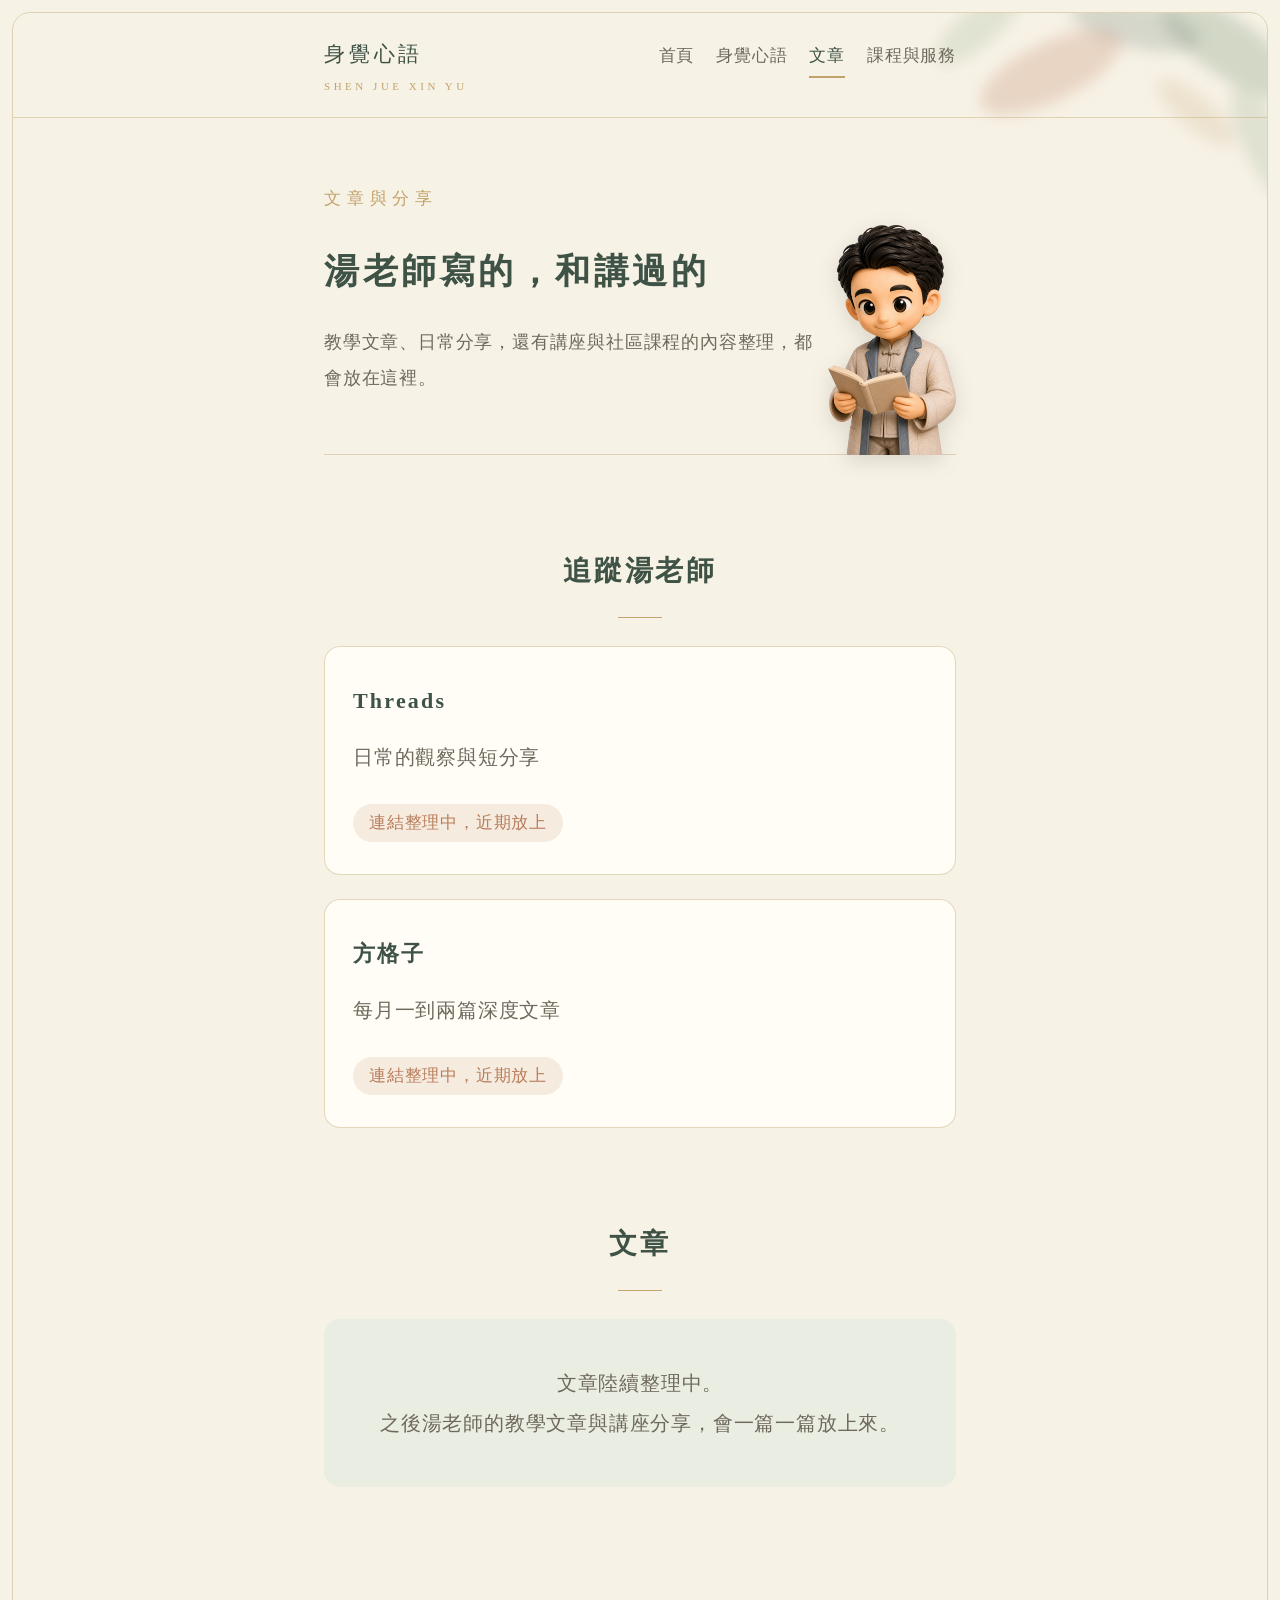
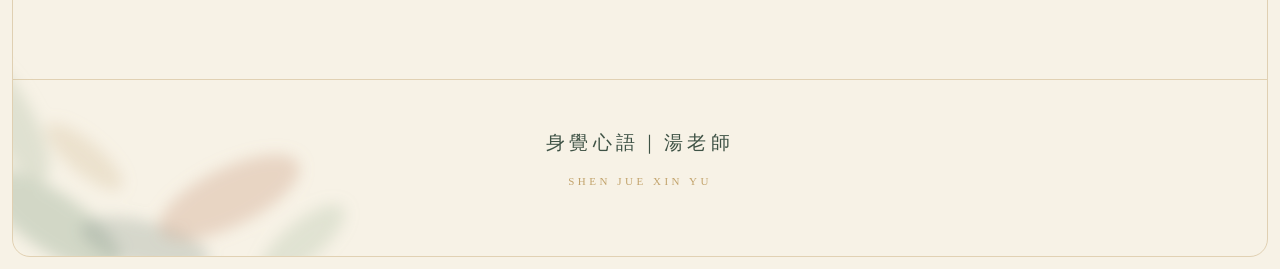
==== articles.html @ d721b032 "身覺心語官網 初始版本" ====
<!DOCTYPE html>
<html lang="zh-Hant">
<head>
<meta charset="UTF-8">
<meta name="viewport" content="width=device-width, initial-scale=1">
<meta name="robots" content="noindex, nofollow">
<title>文章與分享｜湯老師 身覺心語</title>
<link rel="stylesheet" href="style.css">
</head>
<body>
<div class="sheet">

<nav class="nav">
  <div class="nav-inner">
    <a class="nav-brand" href="index.html">身覺心語<span class="latin">SHEN JUE XIN YU</span></a>
    <a class="nav-link" href="index.html">首頁</a>
    <a class="nav-link" href="system.html">身覺心語</a>
    <a class="nav-link active" href="articles.html">文章</a>
    <a class="nav-link" href="services.html">課程與服務</a>
  </div>
</nav>

<main class="page">

  <div class="hero hero-side">
    <div class="hero-text">
      <div class="kicker">文章與分享</div>
      <h1>湯老師寫的，和講過的</h1>
      <p class="sub">教學文章、日常分享，還有講座與社區課程的內容整理，都會放在這裡。</p>
    </div>
    <img class="hero-figure" src="assets/q-articles.png" alt="Q版湯老師">
  </div>

  <section>
    <h2 class="section-title">追蹤湯老師</h2>
    <div id="platformList"></div>
  </section>

  <section>
    <h2 class="section-title">文章</h2>
    <div id="articleList"></div>
  </section>

</main>

<footer>
  <div class="brand">身覺心語｜湯老師<span class="latin">SHEN JUE XIN YU</span></div>
</footer>

</div>

<script>
/* ── 維護區：之後由 AI 或湯老師直接改這兩個陣列即可，不用動版面 ──

   平台連結：url 填上網址後，該平台會自動變成可點的按鈕。
   文章：往 ARTICLES 陣列最前面加一筆物件，就會出現在最上方。
   格式範例：
   { title: "文章標題", date: "2026-08-01", source: "方格子",
     summary: "一兩句話的簡介。", url: "https://..." }
*/
var PLATFORMS = [
  { name: "Threads", desc: "日常的觀察與短分享", url: "" },
  { name: "方格子", desc: "每月一到兩篇深度文章", url: "" }
];

var ARTICLES = [
  /* 目前尚無文章，之後由此陣列增補 */
];

(function () {
  var pWrap = document.getElementById("platformList");
  PLATFORMS.forEach(function (p) {
    var card = document.createElement("div");
    card.className = "card";
    var action = p.url
      ? '<p style="margin-top:16px;"><a class="btn" href="' + p.url + '" target="_blank" rel="noopener">前往 ' + p.name + '</a></p>'
      : '<p style="margin-top:16px;"><span class="chip">連結整理中，近期放上</span></p>';
    card.innerHTML = "<h3>" + p.name + "</h3><p class=\"soft\">" + p.desc + "</p>" + action;
    pWrap.appendChild(card);
  });

  var aWrap = document.getElementById("articleList");
  if (ARTICLES.length === 0) {
    var empty = document.createElement("div");
    empty.className = "empty";
    empty.innerHTML = "文章陸續整理中。<br>之後湯老師的教學文章與講座分享，會一篇一篇放上來。";
    aWrap.appendChild(empty);
    return;
  }
  ARTICLES.forEach(function (a) {
    var card = document.createElement("a");
    card.className = "article-card";
    if (a.url) { card.href = a.url; card.target = "_blank"; card.rel = "noopener"; }
    card.innerHTML =
      '<div class="meta">' + (a.date || "") + (a.source ? "｜" + a.source : "") + "</div>" +
      "<h3>" + a.title + "</h3>" +
      "<p>" + (a.summary || "") + "</p>";
    aWrap.appendChild(card);
  });
})();
</script>

</body>
</html>
---- style.css ----
/* 身覺心語｜湯老師 個人網站 共用樣式
   版型：陶土手札（2026-07-23 江江選定）
   紙質米白底、金色細線框、四角水彩葉、墨綠襯線標題、編號清單。
   讀者可能五十歲上下：正文 19px 起跳，全站最小字級 17px，行距放寬。 */

:root {
  --paper: #F7F2E6;
  --card: #FFFDF6;
  --ink: #3E5245;        /* 墨綠：標題與重點 */
  --text: #4A463C;       /* 正文暖棕灰 */
  --text-soft: #6F695C;
  --gold: #C2A36B;
  --gold-line: rgba(194, 163, 107, 0.42);
  --cream: #EDE4D2;      /* 編號圓底 */
  --sage: #7E9184;
  --sage-soft: #EAEDE2;
  --clay: #B97D5B;
  --clay-soft: #F5EBDF;
  --qbg: #F7E9DF;        /* Q 版圖的底色，用來讓裁切圖融入 */
}

* { box-sizing: border-box; }

html, body {
  margin: 0;
  padding: 0;
  background: var(--paper);
}

body {
  font-family: "PingFang TC", "Heiti TC", "Microsoft JhengHei", sans-serif;
  font-size: 19px;
  line-height: 2;
  letter-spacing: 0.04em;
  color: var(--text);
  -webkit-font-smoothing: antialiased;
  padding: 12px;
}

h1, h2, h3, .serif {
  font-family: "Songti TC", "Kaiti TC", "PMingLiU", serif;
  font-weight: 600;
  letter-spacing: 0.1em;
  color: var(--ink);
}

/* ── 金線紙框與水彩葉 ── */
.sheet {
  position: relative;
  overflow: hidden;
  border: 1px solid var(--gold-line);
  border-radius: 18px;
  min-height: calc(100vh - 24px);
}
.sheet::before,
.sheet::after {
  content: "";
  position: absolute;
  width: min(420px, 82vw);
  height: min(420px, 82vw);
  background: url("assets/leaf-corner.svg") no-repeat;
  background-size: contain;
  pointer-events: none;
  z-index: 0;
}
.sheet::before { top: -30px; right: -50px; transform: scaleX(-1); }
.sheet::after  { bottom: -30px; left: -50px; transform: scaleY(-1); }

/* ── 導覽 ── */
.nav {
  position: relative;
  z-index: 1;
  border-bottom: 1px solid var(--gold-line);
}
.nav-inner {
  max-width: 680px;
  margin: 0 auto;
  padding: 20px 24px;
  display: flex;
  flex-wrap: wrap;
  align-items: baseline;
  gap: 8px 22px;
}
.nav-brand {
  font-family: "Songti TC", "Kaiti TC", serif;
  font-size: 21px;
  letter-spacing: 0.18em;
  color: var(--ink);
  text-decoration: none;
  margin-right: auto;
}
.nav-brand .latin {
  display: block;
  font-family: Georgia, serif;
  font-size: 11px;
  letter-spacing: 0.32em;
  color: var(--gold);
}
.nav a.nav-link {
  font-size: 17px;
  color: var(--text-soft);
  text-decoration: none;
  padding-bottom: 3px;
}
.nav a.nav-link:hover { color: var(--ink); }
.nav a.nav-link.active {
  color: var(--ink);
  border-bottom: 2px solid var(--gold);
}

/* ── 版面 ── */
.page {
  position: relative;
  z-index: 1;
  max-width: 680px;
  margin: 0 auto;
  padding: 0 24px 96px;
}
section { margin-top: 88px; }

.section-title {
  font-size: 26px;
  margin: 0 0 28px;
  text-align: center;
}
.section-title::after {
  content: "";
  display: block;
  width: 44px;
  height: 1px;
  background: var(--gold);
  margin: 18px auto 0;
}

p { margin: 0 0 1.2em; }
.soft { color: var(--text-soft); }
.note {
  font-size: 17px;
  line-height: 1.9;
  color: var(--text-soft);
}
.center { text-align: center; }

/* ── 開場 ── */
.hero {
  padding: 88px 0 12px;
  text-align: center;
}
.hero .kicker {
  font-size: 17px;
  letter-spacing: 0.34em;
  color: var(--gold);
  margin-bottom: 30px;
}
.hero h1 {
  font-size: 31px;
  line-height: 1.95;
  font-weight: 600;
  margin: 0 auto;
  max-width: 15em;
}
.hero .sub {
  margin-top: 34px;
  font-size: 18px;
  color: var(--text-soft);
}

/* ── 編號清單（01 02 03）── */
.numlist { margin-top: 12px; }
.numitem {
  display: flex;
  align-items: center;
  gap: 22px;
  padding: 26px 0;
}
.numitem + .numitem { border-top: 1px solid var(--gold-line); }
.numitem .num {
  flex: none;
  width: 58px;
  height: 58px;
  border-radius: 50%;
  background: var(--cream);
  color: var(--ink);
  font-family: "Songti TC", Georgia, serif;
  font-size: 20px;
  letter-spacing: 0.06em;
  display: flex;
  align-items: center;
  justify-content: center;
}
.numitem h3 { font-size: 21px; margin: 0 0 4px; }
.numitem p { margin: 0; color: var(--text-soft); font-size: 18px; line-height: 1.9; }

/* ── 金句 ── */
.quote {
  margin: 76px auto 0;
  max-width: 26em;
  text-align: center;
  font-family: "Songti TC", "Kaiti TC", serif;
  font-size: 21px;
  line-height: 2.1;
  color: var(--ink);
}
.quote::before {
  content: "";
  display: block;
  width: 1px;
  height: 40px;
  background: var(--gold);
  margin: 0 auto 28px;
}
.quote .by {
  display: block;
  margin-top: 14px;
  font-size: 17px;
  color: var(--text-soft);
  font-family: "PingFang TC", sans-serif;
}

/* ── 卡片 ── */
.card {
  background: var(--card);
  border: 1px solid var(--gold-line);
  border-radius: 16px;
  padding: 32px 28px;
  margin-bottom: 24px;
}
.card h3 { font-size: 22px; margin: 0 0 14px; }
.card p:last-child { margin-bottom: 0; }
.tint { background: var(--sage-soft); }

/* ── 圖文交織構圖 ── */

/* 關於湯老師：去背照浮在有機色暈上，文字繞排，下緣藏進資格卡後面 */
.about-stage {
  position: relative;
  margin-bottom: 6px;
}
.about-stage::before {
  content: "";
  position: absolute;
  left: -10%;
  top: 4%;
  width: 62%;
  aspect-ratio: 1 / 1;
  background: radial-gradient(closest-side, rgba(126, 145, 132, 0.30), rgba(126, 145, 132, 0));
  border-radius: 48% 52% 55% 45% / 55% 48% 52% 45%;
  z-index: 0;
}
.about-photo {
  float: left;
  width: 46%;
  max-width: 250px;
  margin: 0 8px -34px 0;
  position: relative;
  z-index: 1;
  filter: drop-shadow(0 10px 16px rgba(70, 65, 58, 0.16));
}
.about-intro { position: relative; z-index: 1; }
.about-intro h3 { font-size: 25px; margin: 8px 0 14px; }
.about-stage::after { content: ""; display: block; clear: none; }
.about-stage + .card { position: relative; z-index: 2; }

/* AI 陪伴：Q 版站在卡片旁，手勢對著卡片、身體與卡片交疊 */
.ai-stage {
  display: flex;
  align-items: flex-end;
}
.ai-figure {
  flex: none;
  width: 138px;
  margin-right: -30px;
  margin-bottom: -4px;
  position: relative;
  z-index: 2;
  filter: drop-shadow(0 8px 12px rgba(70, 65, 58, 0.20));
}
.ai-stage .card {
  position: relative;
  z-index: 1;
  margin-bottom: 0;
  padding-left: 48px;
}

/* 分頁開場：文字在左、Q 版站在金線後探出來 */
.hero-side {
  display: flex;
  align-items: flex-end;
  gap: 10px;
  text-align: left;
  padding: 64px 0 0;
  border-bottom: 1px solid var(--gold-line);
}
.hero-side .hero-text { flex: 1; padding-bottom: 36px; }
.hero-side .kicker { margin-bottom: 22px; }
.hero-side h1 { font-size: 29px; margin: 0; max-width: none; }
.hero-side .sub { margin-top: 18px; }
.hero-figure {
  flex: none;
  width: 128px;
  margin-bottom: -1px;
  filter: drop-shadow(0 6px 10px rgba(70, 65, 58, 0.16));
}

/* ── 名銜與專長 ── */
.cred-list {
  list-style: none;
  margin: 0;
  padding: 0;
}
.cred-list li {
  padding: 10px 0 10px 22px;
  position: relative;
  border-bottom: 1px solid var(--gold-line);
}
.cred-list li:last-child { border-bottom: none; }
.cred-list li::before {
  content: "";
  position: absolute;
  left: 2px;
  top: 50%;
  width: 8px;
  height: 8px;
  border-radius: 50%;
  background: var(--sage);
  transform: translateY(-50%);
}

/* ── 服務 ── */
.svc dl {
  margin: 20px 0 0;
  border-top: 1px solid var(--gold-line);
  padding-top: 18px;
}
.svc dt {
  font-size: 17px;
  color: var(--ink);
  letter-spacing: 0.12em;
  margin-top: 14px;
}
.svc dt:first-child { margin-top: 0; }
.svc dd { margin: 4px 0 0; }

.chip {
  display: inline-block;
  font-size: 17px;
  color: var(--clay);
  background: var(--clay-soft);
  border-radius: 999px;
  padding: 2px 16px;
}

/* ── 按鈕 ── */
.btn {
  display: inline-block;
  font-size: 18px;
  color: var(--paper);
  background: var(--ink);
  border: none;
  border-radius: 999px;
  padding: 12px 34px;
  text-decoration: none;
  cursor: pointer;
  font-family: inherit;
  letter-spacing: 0.1em;
}
.btn:hover { background: #33453A; }
.btn.ghost {
  background: transparent;
  color: var(--ink);
  border: 1px solid var(--gold);
}
.btn.ghost:hover { background: var(--cream); }

/* ── 四層結構 ── */
.layer {
  display: flex;
  gap: 22px;
  align-items: flex-start;
  padding: 30px 0;
  border-bottom: 1px solid var(--gold-line);
}
.layer:last-of-type { border-bottom: none; }
.layer .glyph {
  flex: none;
  width: 58px;
  height: 58px;
  border-radius: 50%;
  background: var(--cream);
  color: var(--ink);
  font-family: "Songti TC", "Kaiti TC", serif;
  font-size: 26px;
  display: flex;
  align-items: center;
  justify-content: center;
}
.layer h3 { font-size: 21px; margin: 4px 0 8px; }
.layer p { margin: 0; color: var(--text-soft); }

/* ── 聯絡 ── */
.contact-row {
  display: flex;
  justify-content: space-between;
  align-items: baseline;
  gap: 16px;
  padding: 16px 0;
  border-bottom: 1px solid var(--gold-line);
}
.contact-row .label { color: var(--text-soft); }

/* ── 文章 ── */
.article-card {
  display: block;
  background: var(--card);
  border: 1px solid var(--gold-line);
  border-radius: 16px;
  padding: 26px 28px;
  margin-bottom: 20px;
  text-decoration: none;
  color: var(--text);
}
.article-card:hover { border-color: var(--gold); }
.article-card .meta {
  font-size: 17px;
  color: var(--text-soft);
  margin-bottom: 6px;
}
.article-card h3 { font-size: 21px; margin: 0 0 8px; }
.article-card p { margin: 0; color: var(--text-soft); }

.empty {
  text-align: center;
  color: var(--text-soft);
  background: var(--sage-soft);
  border-radius: 16px;
  padding: 44px 28px;
}

/* ── 頁尾 ── */
footer {
  position: relative;
  z-index: 1;
  margin-top: 96px;
  border-top: 1px solid var(--gold-line);
  padding: 44px 24px 64px;
  text-align: center;
}
footer .brand {
  font-family: "Songti TC", "Kaiti TC", serif;
  font-size: 19px;
  letter-spacing: 0.24em;
  color: var(--ink);
}
footer .latin {
  display: block;
  margin-top: 8px;
  font-family: Georgia, serif;
  font-size: 11px;
  letter-spacing: 0.32em;
  color: var(--gold);
}

@media (min-width: 600px) {
  body { font-size: 20px; }
  .hero h1 { font-size: 35px; }
  .section-title { font-size: 28px; }
}

@media (max-width: 520px) {
  .ai-figure { width: 104px; margin-right: -20px; }
  .ai-stage .card { padding-left: 38px; padding-right: 22px; }
}
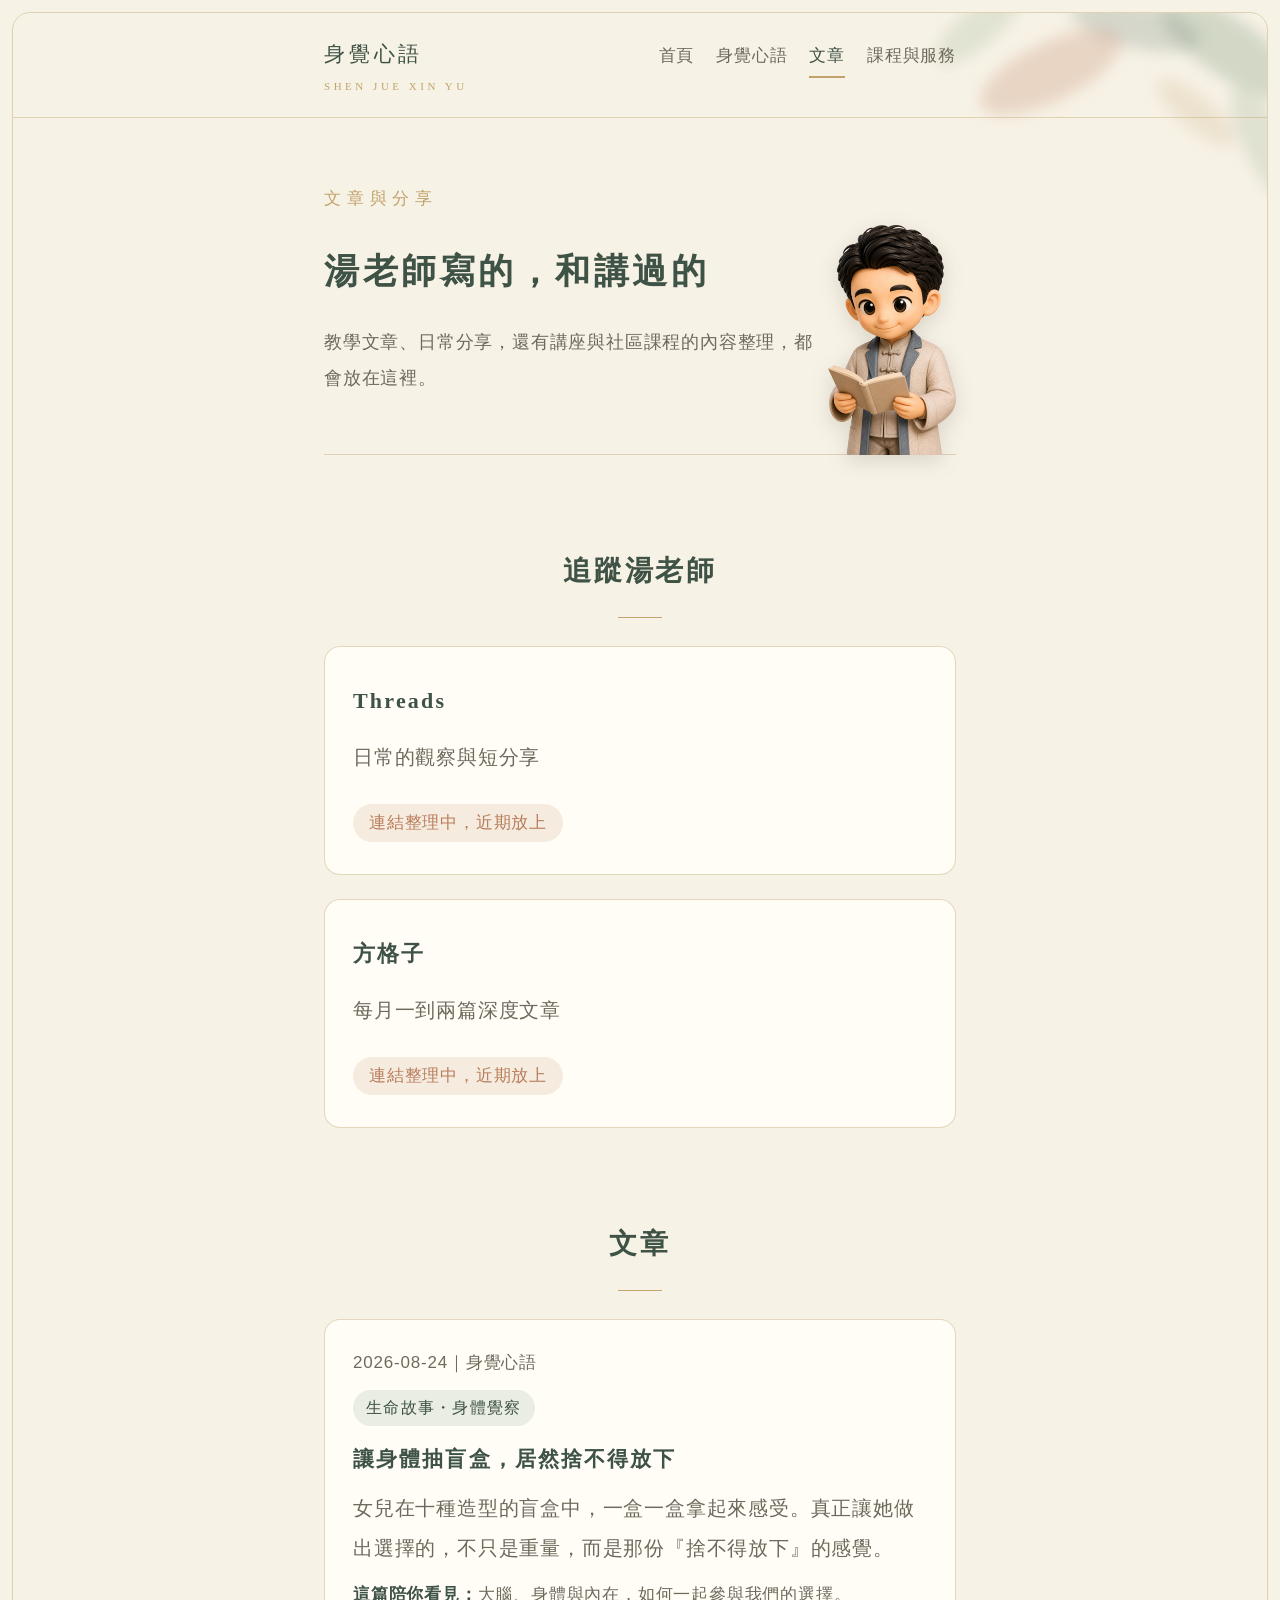
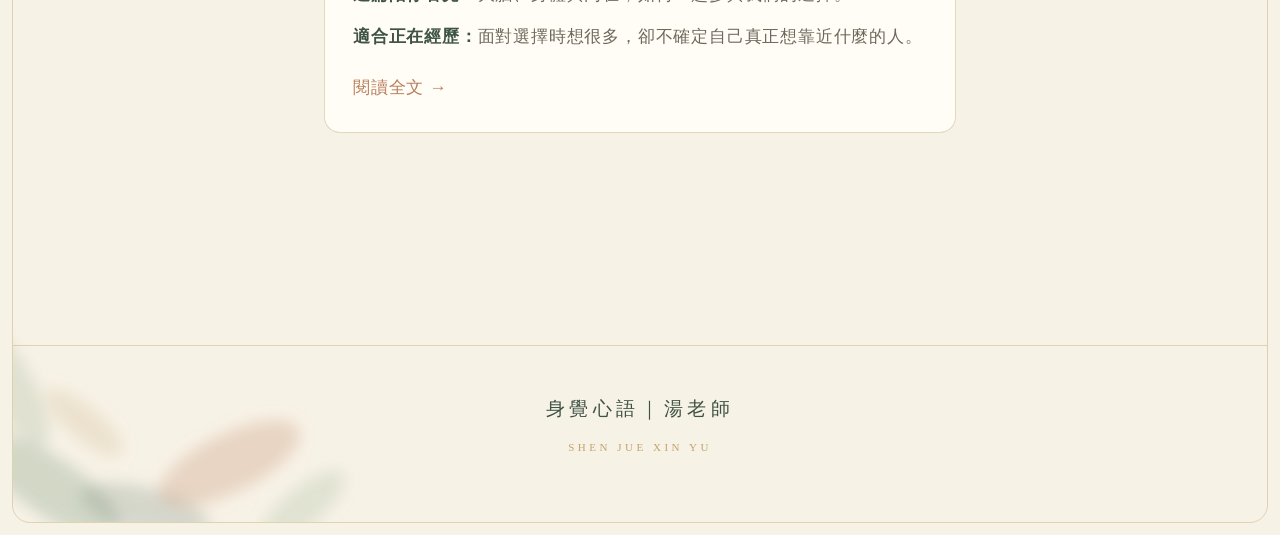
==== commit 6a664e6c: "新增身體抽盲盒文章頁" ====
--- a/articles.html
+++ b/articles.html
@@ -3,7 +3,6 @@
 <head>
 <meta charset="UTF-8">
 <meta name="viewport" content="width=device-width, initial-scale=1">
-<meta name="robots" content="noindex, nofollow">
 <title>文章與分享｜湯老師 身覺心語</title>
 <link rel="stylesheet" href="style.css">
 </head>
@@ -64,7 +63,16 @@
 ];
 
 var ARTICLES = [
-  /* 目前尚無文章，之後由此陣列增補 */
+  {
+    title: "讓身體抽盲盒，居然捨不得放下",
+    date: "2026-08-24",
+    source: "身覺心語",
+    category: "生命故事・身體覺察",
+    summary: "女兒在十種造型的盲盒中，一盒一盒拿起來感受。真正讓她做出選擇的，不只是重量，而是那份『捨不得放下』的感覺。",
+    insight: "大腦、身體與內在，如何一起參與我們的選擇。",
+    audience: "面對選擇時想很多，卻不確定自己真正想靠近什麼的人。",
+    url: "articles/body-sense-blind-box.html"
+  }
 ];
 
 (function () {
@@ -90,11 +98,18 @@
   ARTICLES.forEach(function (a) {
     var card = document.createElement("a");
     card.className = "article-card";
-    if (a.url) { card.href = a.url; card.target = "_blank"; card.rel = "noopener"; }
+    if (a.url) {
+      card.href = a.url;
+      if (/^https?:\/\//.test(a.url)) { card.target = "_blank"; card.rel = "noopener"; }
+    }
     card.innerHTML =
       '<div class="meta">' + (a.date || "") + (a.source ? "｜" + a.source : "") + "</div>" +
+      (a.category ? '<div class="article-label">' + a.category + "</div>" : "") +
       "<h3>" + a.title + "</h3>" +
-      "<p>" + (a.summary || "") + "</p>";
+      "<p>" + (a.summary || "") + "</p>" +
+      (a.insight ? '<p class="article-detail"><strong>這篇陪你看見：</strong>' + a.insight + "</p>" : "") +
+      (a.audience ? '<p class="article-detail"><strong>適合正在經歷：</strong>' + a.audience + "</p>" : "") +
+      '<span class="article-more">閱讀全文 →</span>';
     aWrap.appendChild(card);
   });
 })();
--- a/style.css
+++ b/style.css
@@ -425,8 +425,190 @@
   color: var(--text-soft);
   margin-bottom: 6px;
 }
+.article-card .article-label {
+  display: inline-block;
+  margin: 2px 0 12px;
+  padding: 2px 13px;
+  border-radius: 999px;
+  background: var(--sage-soft);
+  color: var(--ink);
+  font-size: 16px;
+  letter-spacing: 0.08em;
+}
 .article-card h3 { font-size: 21px; margin: 0 0 8px; }
 .article-card p { margin: 0; color: var(--text-soft); }
+.article-card .article-detail {
+  margin-top: 12px;
+  font-size: 17px;
+  line-height: 1.8;
+}
+.article-card .article-detail strong { color: var(--ink); }
+.article-card .article-more {
+  display: inline-block;
+  margin-top: 18px;
+  color: var(--clay);
+  font-size: 17px;
+}
+
+/* ── 單篇文章：散文編輯版型 ── */
+.page.article-page { max-width: 980px; }
+.essay-hero {
+  display: grid;
+  grid-template-columns: minmax(0, 1fr) minmax(250px, 340px);
+  gap: 48px;
+  align-items: center;
+  margin-top: 64px;
+  padding-bottom: 54px;
+  border-bottom: 1px solid var(--gold-line);
+}
+.essay-breadcrumb {
+  display: inline-block;
+  margin-bottom: 20px;
+  color: var(--text-soft);
+  font-size: 17px;
+  text-decoration: none;
+}
+.essay-breadcrumb:hover { color: var(--ink); }
+.essay-meta {
+  color: var(--gold);
+  font-size: 16px;
+  letter-spacing: 0.18em;
+}
+.essay-hero h1 {
+  margin: 14px 0 22px;
+  font-size: 38px;
+  line-height: 1.55;
+  letter-spacing: 0.08em;
+}
+.essay-lead {
+  margin: 0;
+  color: var(--text-soft);
+  font-size: 18px;
+  line-height: 1.9;
+}
+.essay-cover {
+  margin: 0;
+}
+.essay-cover img {
+  display: block;
+  width: 100%;
+  height: auto;
+  aspect-ratio: 3 / 4;
+  object-fit: cover;
+  border: 1px solid var(--gold-line);
+  border-radius: 18px;
+  box-shadow: 0 14px 34px rgba(70, 65, 58, 0.14);
+}
+.essay-cover figcaption {
+  margin-top: 10px;
+  color: var(--text-soft);
+  font-size: 15px;
+  line-height: 1.65;
+  text-align: center;
+}
+.essay-body {
+  max-width: 720px;
+  margin: 0 auto;
+  padding-top: 42px;
+}
+.essay-body section { margin-top: 58px; }
+.essay-body section:first-child { margin-top: 0; }
+.essay-body h2 {
+  margin: 0 0 28px;
+  font-size: 27px;
+  line-height: 1.65;
+  text-align: center;
+}
+.essay-body h2::after {
+  content: "";
+  display: block;
+  width: 36px;
+  height: 1px;
+  margin: 16px auto 0;
+  background: var(--gold);
+}
+.essay-body p {
+  margin-bottom: 1.35em;
+  font-size: 19px;
+  line-height: 2.05;
+}
+.essay-dialogue {
+  max-width: 590px;
+  margin: 34px 0;
+}
+.essay-dialogue.right { margin-left: auto; }
+.essay-speaker {
+  margin-bottom: 8px;
+  color: var(--clay);
+  font-size: 15px;
+  letter-spacing: 0.18em;
+}
+.essay-dialogue.right .essay-speaker { text-align: right; }
+.essay-bubble {
+  position: relative;
+  padding: 22px 26px;
+  border: 1px solid var(--gold-line);
+  border-radius: 16px;
+  background: var(--card);
+  color: var(--ink);
+  font-family: "Songti TC", "Kaiti TC", serif;
+  font-size: 20px;
+  line-height: 1.9;
+  box-shadow: 0 6px 20px rgba(70, 65, 58, 0.07);
+}
+.essay-dialogue.right .essay-bubble { background: var(--sage-soft); }
+.essay-pullquote {
+  max-width: 640px;
+  margin: 62px auto;
+  padding: 30px 22px;
+  border-top: 1px solid var(--gold);
+  border-bottom: 1px solid var(--gold);
+  color: var(--ink);
+  font-family: "Songti TC", "Kaiti TC", serif;
+  font-size: 24px;
+  line-height: 1.9;
+  text-align: center;
+}
+.sense-layers {
+  display: grid;
+  grid-template-columns: repeat(3, 1fr);
+  gap: 16px;
+  margin: 34px 0;
+}
+.sense-layer {
+  padding: 24px 20px;
+  border: 1px solid var(--gold-line);
+  border-radius: 16px;
+  background: var(--card);
+  text-align: center;
+}
+.sense-layer strong {
+  display: block;
+  margin-bottom: 8px;
+  color: var(--ink);
+  font-family: "Songti TC", "Kaiti TC", serif;
+  font-size: 21px;
+}
+.sense-layer span {
+  color: var(--text-soft);
+  font-size: 17px;
+  line-height: 1.8;
+}
+.essay-finale {
+  margin: 76px auto 12px;
+  padding: 54px 28px;
+  border-radius: 18px;
+  background: var(--sage-soft);
+  color: var(--ink);
+  font-family: "Songti TC", "Kaiti TC", serif;
+  font-size: 25px;
+  line-height: 2;
+  text-align: center;
+}
+.essay-back {
+  margin-top: 54px;
+  text-align: center;
+}
 
 .empty {
   text-align: center;
@@ -470,3 +652,36 @@
   .ai-figure { width: 104px; margin-right: -20px; }
   .ai-stage .card { padding-left: 38px; padding-right: 22px; }
 }
+
+@media (max-width: 820px) {
+  .essay-hero {
+    grid-template-columns: 1fr;
+    gap: 30px;
+    margin-top: 44px;
+  }
+  .essay-cover { max-width: 420px; margin: 0 auto; }
+  .sense-layers { grid-template-columns: 1fr; }
+}
+
+@media (max-width: 600px) {
+  .hero-side {
+    display: block;
+  }
+  .hero-side .hero-text {
+    padding-bottom: 20px;
+  }
+  .hero-side .hero-figure {
+    display: block;
+    width: 108px;
+    margin: 0 0 -1px auto;
+  }
+  .page.article-page { padding-left: 18px; padding-right: 18px; }
+  .essay-hero h1 { font-size: 30px; line-height: 1.6; }
+  .essay-body { padding-top: 28px; }
+  .essay-body section { margin-top: 46px; }
+  .essay-body h2 { font-size: 24px; }
+  .essay-body p { font-size: 18px; line-height: 2; }
+  .essay-bubble { padding: 20px 21px; font-size: 18px; }
+  .essay-pullquote { margin: 48px auto; font-size: 21px; }
+  .essay-finale { margin-top: 58px; padding: 42px 22px; font-size: 22px; }
+}
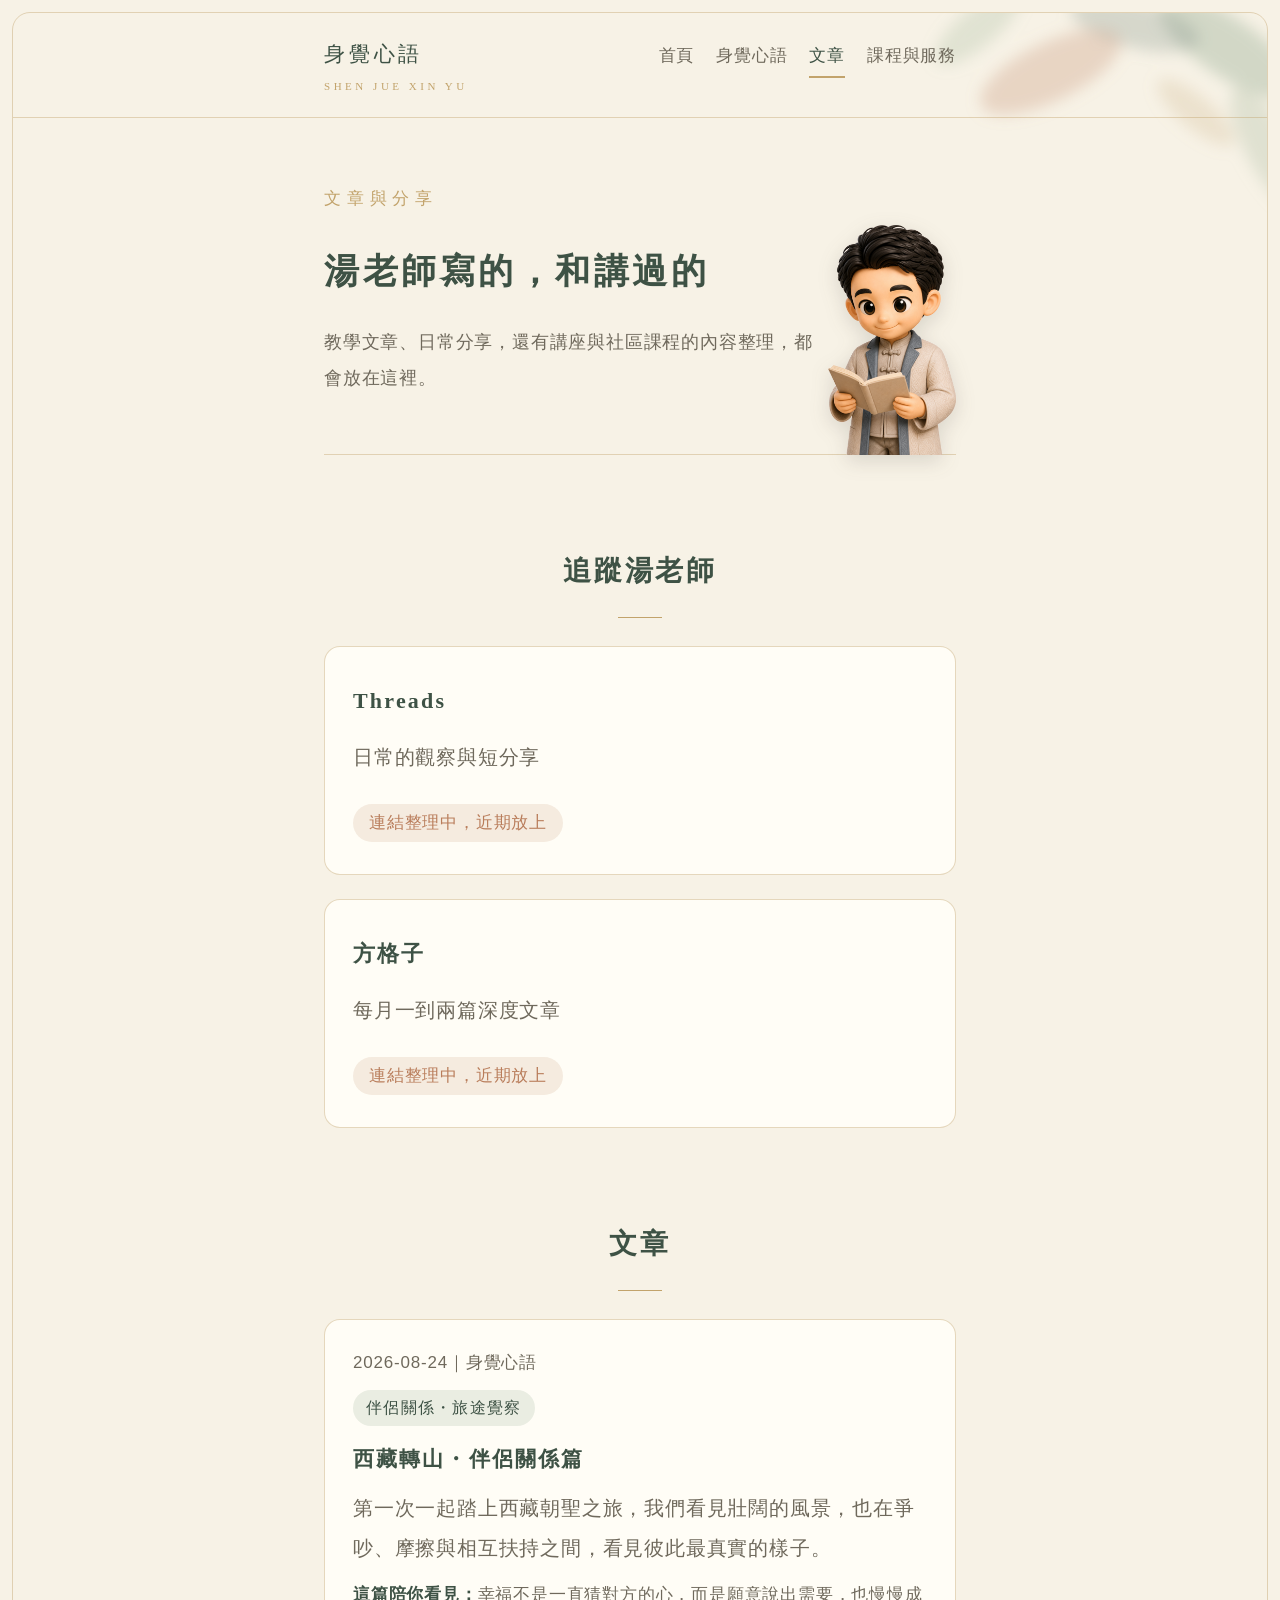
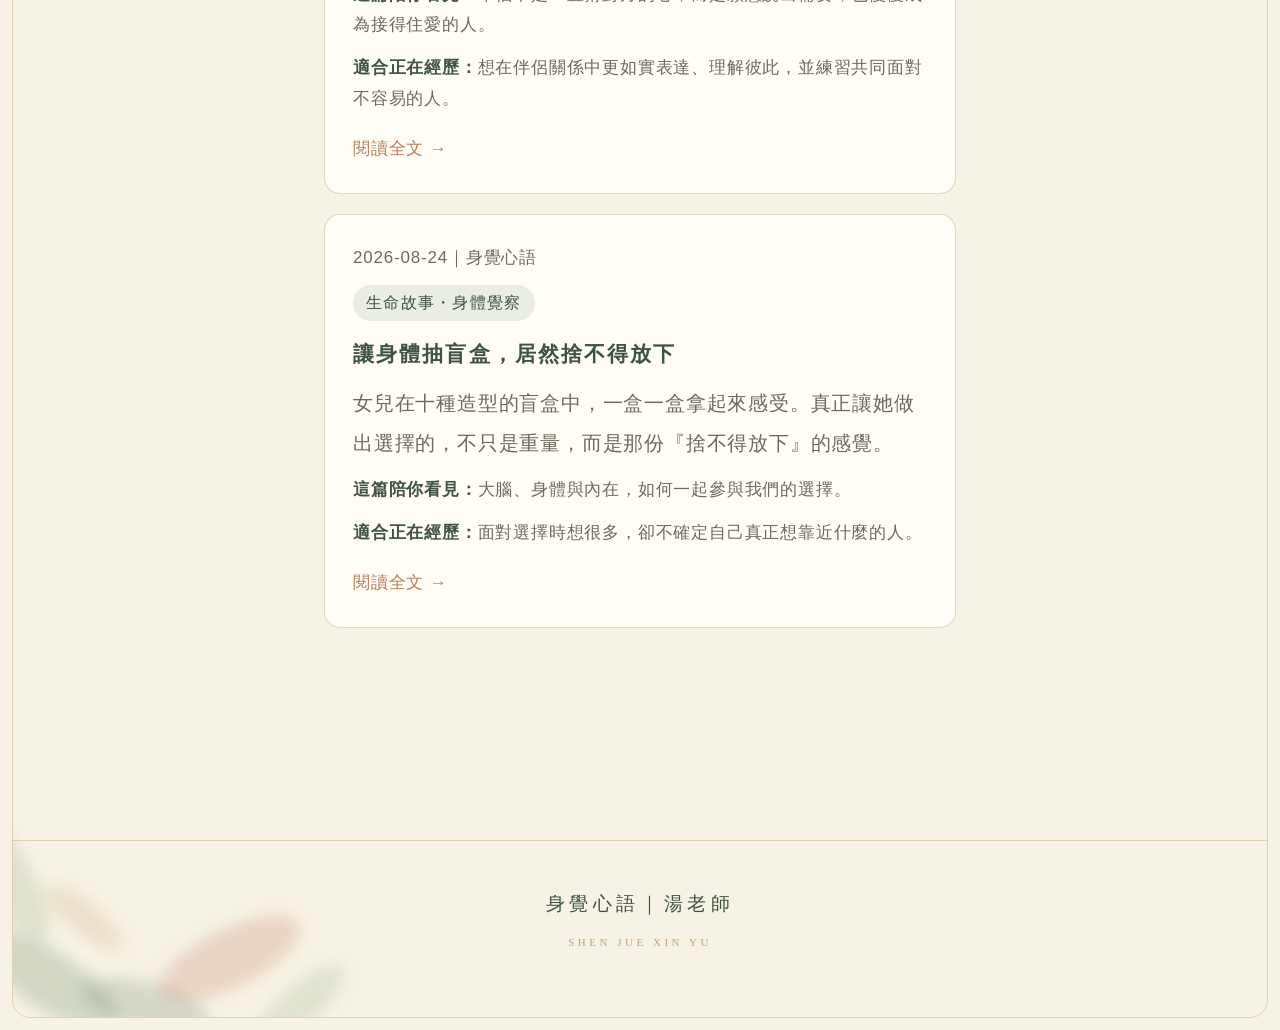
==== commit 6235c352: "新增西藏轉山伴侶關係文章" ====
--- a/articles.html
+++ b/articles.html
@@ -64,6 +64,16 @@
 
 var ARTICLES = [
   {
+    title: "西藏轉山・伴侶關係篇",
+    date: "2026-08-24",
+    source: "身覺心語",
+    category: "伴侶關係・旅途覺察",
+    summary: "第一次一起踏上西藏朝聖之旅，我們看見壯闊的風景，也在爭吵、摩擦與相互扶持之間，看見彼此最真實的樣子。",
+    insight: "幸福不是一直猜對方的心，而是願意說出需要，也慢慢成為接得住愛的人。",
+    audience: "想在伴侶關係中更如實表達、理解彼此，並練習共同面對不容易的人。",
+    url: "articles/tibet-kora-couple-relationship.html"
+  },
+  {
     title: "讓身體抽盲盒，居然捨不得放下",
     date: "2026-08-24",
     source: "身覺心語",
--- a/style.css
+++ b/style.css
@@ -451,40 +451,60 @@
 }
 
 /* ── 單篇文章：散文編輯版型 ── */
-.page.article-page { max-width: 980px; }
+.page.article-page { max-width: 1080px; }
 .essay-hero {
   display: grid;
-  grid-template-columns: minmax(0, 1fr) minmax(250px, 340px);
-  gap: 48px;
+  grid-template-columns: minmax(0, 1fr) minmax(260px, 340px);
+  gap: clamp(36px, 6vw, 68px);
   align-items: center;
-  margin-top: 64px;
-  padding-bottom: 54px;
-  border-bottom: 1px solid var(--gold-line);
+  margin-top: 46px;
+  padding: clamp(34px, 5vw, 58px);
+  border: 1px solid var(--gold-line);
+  border-radius: 28px;
+  background:
+    radial-gradient(circle at 85% 15%, rgba(194, 163, 107, 0.16), transparent 34%),
+    linear-gradient(135deg, rgba(255, 253, 246, 0.96), rgba(234, 237, 226, 0.72));
+  box-shadow: 0 18px 50px rgba(70, 65, 58, 0.08);
 }
 .essay-breadcrumb {
   display: inline-block;
-  margin-bottom: 20px;
-  color: var(--text-soft);
-  font-size: 17px;
+  margin-bottom: 24px;
+  color: var(--text-soft);
+  font-size: 16px;
   text-decoration: none;
 }
 .essay-breadcrumb:hover { color: var(--ink); }
 .essay-meta {
-  color: var(--gold);
-  font-size: 16px;
-  letter-spacing: 0.18em;
+  display: flex;
+  flex-wrap: wrap;
+  gap: 8px;
+  align-items: center;
+  color: var(--text-soft);
+  font-size: 14px;
+  letter-spacing: 0.08em;
+}
+.essay-meta span {
+  padding: 3px 11px;
+  border: 1px solid var(--gold-line);
+  border-radius: 999px;
+  background: rgba(255, 253, 246, 0.74);
+  color: var(--ink);
+}
+.essay-meta time {
+  margin-left: 4px;
+  color: var(--text-soft);
 }
 .essay-hero h1 {
-  margin: 14px 0 22px;
-  font-size: 38px;
-  line-height: 1.55;
-  letter-spacing: 0.08em;
+  margin: 18px 0 24px;
+  font-size: clamp(36px, 4.2vw, 48px);
+  line-height: 1.45;
+  letter-spacing: 0.035em;
 }
 .essay-lead {
   margin: 0;
   color: var(--text-soft);
-  font-size: 18px;
-  line-height: 1.9;
+  font-size: 19px;
+  line-height: 1.95;
 }
 .essay-cover {
   margin: 0;
@@ -496,8 +516,8 @@
   aspect-ratio: 3 / 4;
   object-fit: cover;
   border: 1px solid var(--gold-line);
-  border-radius: 18px;
-  box-shadow: 0 14px 34px rgba(70, 65, 58, 0.14);
+  border-radius: 22px;
+  box-shadow: 0 18px 42px rgba(70, 65, 58, 0.16);
 }
 .essay-cover figcaption {
   margin-top: 10px;
@@ -506,26 +526,93 @@
   line-height: 1.65;
   text-align: center;
 }
+.essay-guide {
+  display: grid;
+  grid-template-columns: minmax(0, 0.9fr) minmax(0, 1.1fr);
+  gap: 22px;
+  max-width: 900px;
+  margin: 32px auto 0;
+}
+.essay-guide-intro,
+.essay-toc {
+  margin: 0;
+  padding: 28px 30px;
+  border: 1px solid var(--gold-line);
+  border-radius: 20px;
+  background: rgba(255, 253, 246, 0.84);
+}
+.essay-guide-intro {
+  box-shadow: inset 4px 0 0 var(--sage);
+}
+.essay-guide-label,
+.essay-toc-title {
+  color: var(--clay);
+  font-size: 14px;
+  font-weight: 600;
+  letter-spacing: 0.18em;
+}
+.essay-guide-label.second { margin-top: 20px; }
+.essay-guide-intro p {
+  margin: 8px 0 0;
+  color: var(--text);
+  font-size: 17px;
+  line-height: 1.8;
+}
+.essay-toc ol {
+  display: grid;
+  grid-template-columns: repeat(2, minmax(0, 1fr));
+  gap: 8px 24px;
+  margin: 14px 0 0;
+  padding-left: 1.3em;
+}
+.essay-toc li {
+  padding-left: 3px;
+  color: var(--gold);
+  font-size: 15px;
+}
+.essay-toc a {
+  color: var(--text);
+  font-size: 16px;
+  line-height: 1.55;
+  text-decoration: none;
+}
+.essay-toc a:hover { color: var(--clay); }
 .essay-body {
-  max-width: 720px;
+  max-width: 760px;
   margin: 0 auto;
-  padding-top: 42px;
-}
-.essay-body section { margin-top: 58px; }
+  padding-top: 52px;
+}
+.essay-body section {
+  margin-top: 74px;
+  scroll-margin-top: 24px;
+}
 .essay-body section:first-child { margin-top: 0; }
 .essay-body h2 {
-  margin: 0 0 28px;
-  font-size: 27px;
-  line-height: 1.65;
-  text-align: center;
+  position: relative;
+  margin: 0 0 34px;
+  padding: 0 0 18px 58px;
+  font-size: 29px;
+  line-height: 1.55;
+  text-align: left;
 }
 .essay-body h2::after {
   content: "";
   display: block;
-  width: 36px;
+  width: 100%;
   height: 1px;
-  margin: 16px auto 0;
-  background: var(--gold);
+  margin: 18px 0 0;
+  background: linear-gradient(90deg, var(--gold), transparent 78%);
+}
+.essay-body h2::before {
+  content: attr(data-section);
+  position: absolute;
+  left: 0;
+  top: 2px;
+  color: var(--gold);
+  font-family: Georgia, serif;
+  font-size: 17px;
+  font-weight: 400;
+  letter-spacing: 0.08em;
 }
 .essay-body p {
   margin-bottom: 1.35em;
@@ -533,22 +620,29 @@
   line-height: 2.05;
 }
 .essay-dialogue {
-  max-width: 590px;
-  margin: 34px 0;
-}
-.essay-dialogue.right { margin-left: auto; }
+  max-width: 650px;
+  margin: 38px auto;
+}
 .essay-speaker {
-  margin-bottom: 8px;
+  position: relative;
+  z-index: 2;
+  display: inline-flex;
+  margin: 0 0 -1px 18px;
+  padding: 5px 14px 4px;
+  border: 1px solid var(--gold-line);
+  border-bottom: 0;
+  border-radius: 10px 10px 0 0;
+  background: var(--card);
   color: var(--clay);
-  font-size: 15px;
-  letter-spacing: 0.18em;
-}
-.essay-dialogue.right .essay-speaker { text-align: right; }
+  font-size: 14px;
+  letter-spacing: 0.12em;
+}
+.essay-dialogue.right .essay-speaker { background: var(--sage-soft); }
 .essay-bubble {
   position: relative;
   padding: 22px 26px;
   border: 1px solid var(--gold-line);
-  border-radius: 16px;
+  border-radius: 20px;
   background: var(--card);
   color: var(--ink);
   font-family: "Songti TC", "Kaiti TC", serif;
@@ -556,17 +650,49 @@
   line-height: 1.9;
   box-shadow: 0 6px 20px rgba(70, 65, 58, 0.07);
 }
+.essay-bubble::before {
+  content: "“";
+  position: absolute;
+  right: 20px;
+  top: 2px;
+  color: var(--gold);
+  font-family: Georgia, serif;
+  font-size: 48px;
+  line-height: 1;
+  opacity: 0.24;
+}
 .essay-dialogue.right .essay-bubble { background: var(--sage-soft); }
 .essay-pullquote {
   max-width: 640px;
   margin: 62px auto;
-  padding: 30px 22px;
-  border-top: 1px solid var(--gold);
-  border-bottom: 1px solid var(--gold);
+  padding: 36px 34px;
+  border: 1px solid var(--gold-line);
+  border-radius: 20px;
+  background: linear-gradient(135deg, rgba(234, 237, 226, 0.78), rgba(255, 253, 246, 0.88));
   color: var(--ink);
   font-family: "Songti TC", "Kaiti TC", serif;
   font-size: 24px;
   line-height: 1.9;
+  text-align: center;
+  box-shadow: 0 10px 30px rgba(70, 65, 58, 0.06);
+}
+.essay-figure {
+  max-width: 620px;
+  margin: 46px auto;
+}
+.essay-figure img {
+  display: block;
+  width: 100%;
+  height: auto;
+  border: 1px solid var(--gold-line);
+  border-radius: 22px;
+  box-shadow: 0 16px 38px rgba(70, 65, 58, 0.14);
+}
+.essay-figure figcaption {
+  margin-top: 12px;
+  color: var(--text-soft);
+  font-size: 15px;
+  line-height: 1.7;
   text-align: center;
 }
 .sense-layers {
@@ -604,6 +730,67 @@
   font-size: 25px;
   line-height: 2;
   text-align: center;
+}
+.essay-next {
+  margin: 88px 0 0;
+  padding: 42px;
+  border: 1px solid var(--gold-line);
+  border-radius: 24px;
+  background: linear-gradient(145deg, var(--card), var(--sage-soft));
+}
+.essay-next-eyebrow {
+  color: var(--gold);
+  font-family: Georgia, serif;
+  font-size: 12px;
+  letter-spacing: 0.24em;
+  text-align: center;
+}
+.essay-next h2 {
+  margin: 10px 0 28px;
+  padding: 0;
+  font-size: 25px;
+  text-align: center;
+}
+.essay-next h2::before,
+.essay-next h2::after { display: none; }
+.essay-next-grid {
+  display: grid;
+  grid-template-columns: repeat(2, minmax(0, 1fr));
+  gap: 14px;
+}
+.essay-next-grid a {
+  display: flex;
+  flex-direction: column;
+  min-height: 170px;
+  padding: 24px;
+  border: 1px solid var(--gold-line);
+  border-radius: 18px;
+  background: rgba(255, 253, 246, 0.88);
+  color: var(--text);
+  text-decoration: none;
+  transition: transform .2s ease, border-color .2s ease, box-shadow .2s ease;
+}
+.essay-next-grid a:hover {
+  transform: translateY(-3px);
+  border-color: var(--gold);
+  box-shadow: 0 10px 24px rgba(70, 65, 58, 0.08);
+}
+.essay-next-grid span {
+  color: var(--clay);
+  font-size: 14px;
+  letter-spacing: 0.12em;
+}
+.essay-next-grid strong {
+  margin-top: 8px;
+  color: var(--ink);
+  font-family: "Songti TC", "Kaiti TC", serif;
+  font-size: 21px;
+}
+.essay-next-grid small {
+  margin-top: 10px;
+  color: var(--text-soft);
+  font-size: 15px;
+  line-height: 1.7;
 }
 .essay-back {
   margin-top: 54px;
@@ -660,6 +847,7 @@
     margin-top: 44px;
   }
   .essay-cover { max-width: 420px; margin: 0 auto; }
+  .essay-guide { grid-template-columns: 1fr; }
   .sense-layers { grid-template-columns: 1fr; }
 }
 
@@ -676,12 +864,23 @@
     margin: 0 0 -1px auto;
   }
   .page.article-page { padding-left: 18px; padding-right: 18px; }
-  .essay-hero h1 { font-size: 30px; line-height: 1.6; }
+  .essay-hero { padding: 26px 22px 30px; border-radius: 22px; }
+  .essay-hero h1 { font-size: 31px; line-height: 1.55; }
+  .essay-meta time { width: 100%; margin: 2px 0 0; }
+  .essay-guide-intro, .essay-toc { padding: 24px 22px; }
+  .essay-toc ol { grid-template-columns: 1fr; }
   .essay-body { padding-top: 28px; }
-  .essay-body section { margin-top: 46px; }
-  .essay-body h2 { font-size: 24px; }
+  .essay-body section { margin-top: 58px; }
+  .essay-body h2 { padding-left: 42px; font-size: 24px; }
+  .essay-body h2::before { font-size: 14px; }
   .essay-body p { font-size: 18px; line-height: 2; }
-  .essay-bubble { padding: 20px 21px; font-size: 18px; }
+  .essay-dialogue { margin: 30px auto; }
+  .essay-speaker { margin-left: 12px; }
+  .essay-bubble { padding: 22px 20px; font-size: 18px; }
   .essay-pullquote { margin: 48px auto; font-size: 21px; }
+  .essay-figure { margin: 38px auto; }
+  .essay-figure img { border-radius: 18px; }
   .essay-finale { margin-top: 58px; padding: 42px 22px; font-size: 22px; }
-}
+  .essay-next { margin-top: 68px; padding: 30px 20px; }
+  .essay-next-grid { grid-template-columns: 1fr; }
+}
